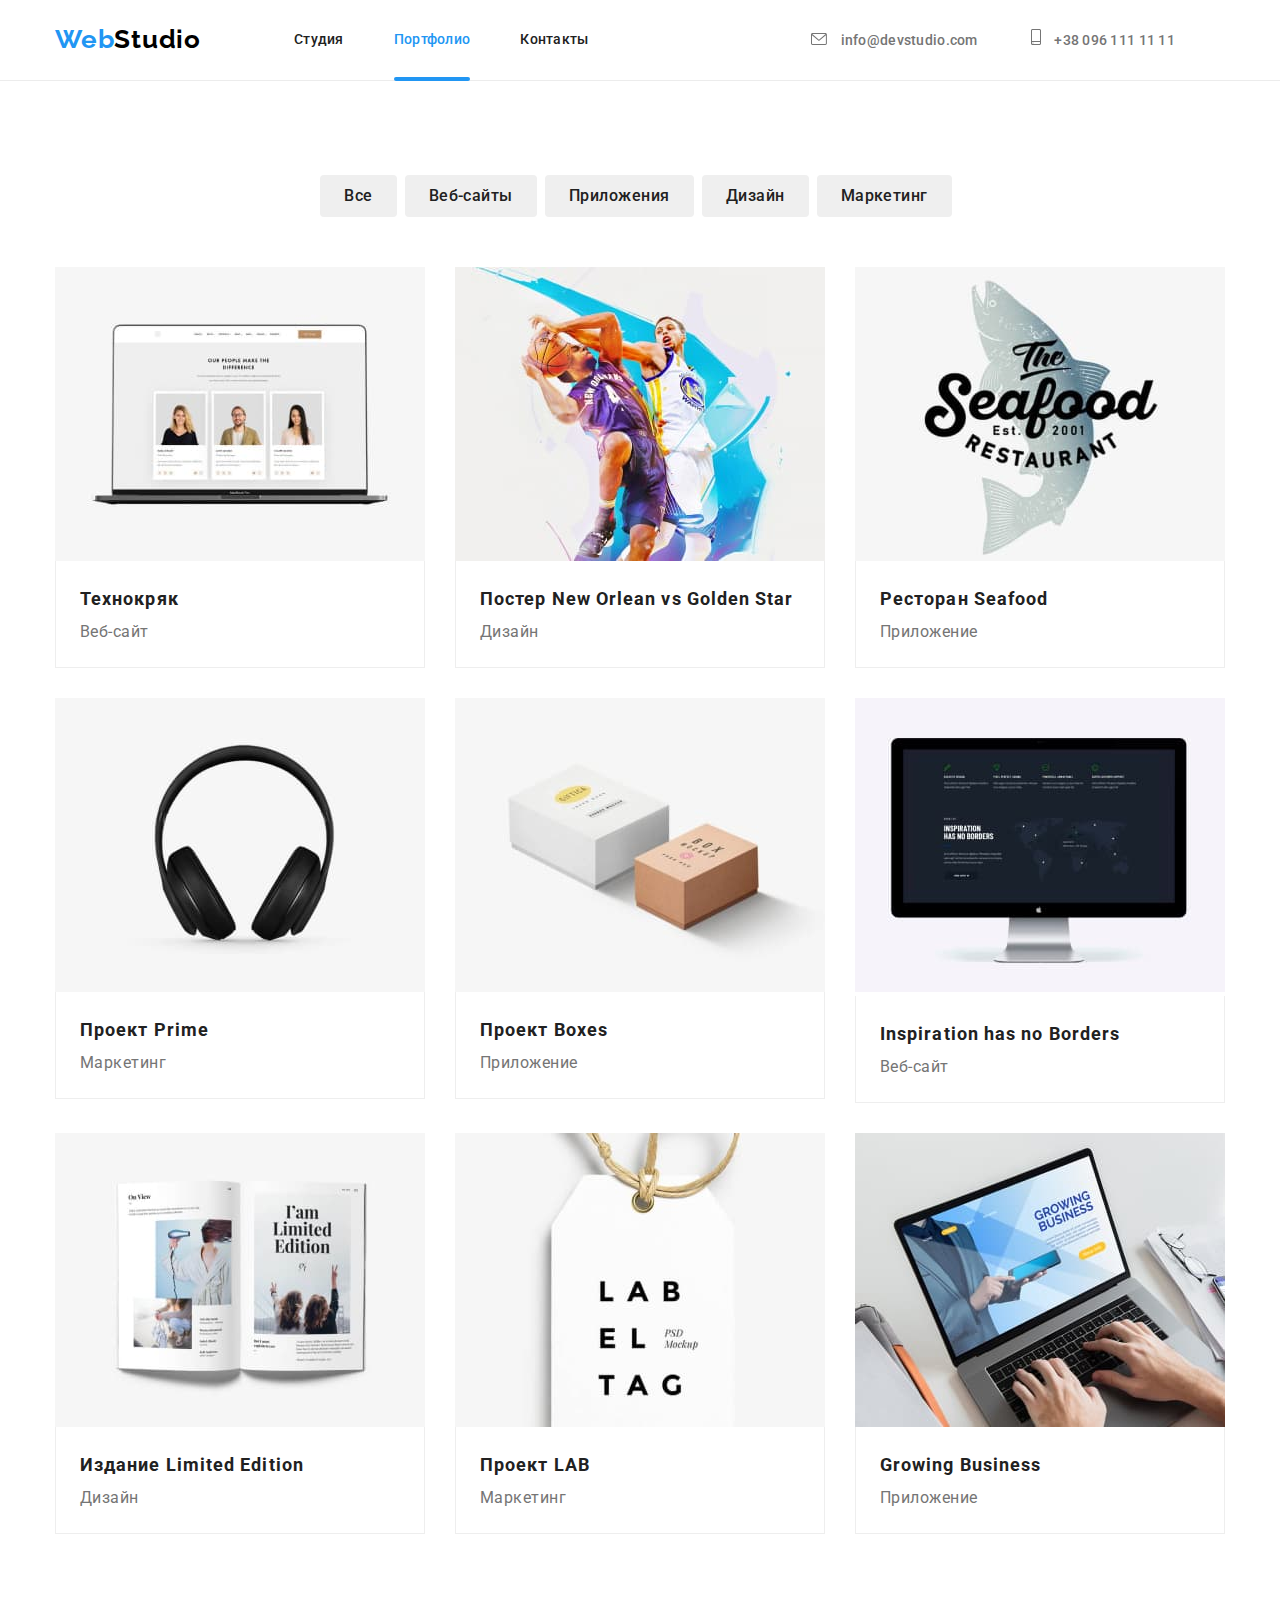
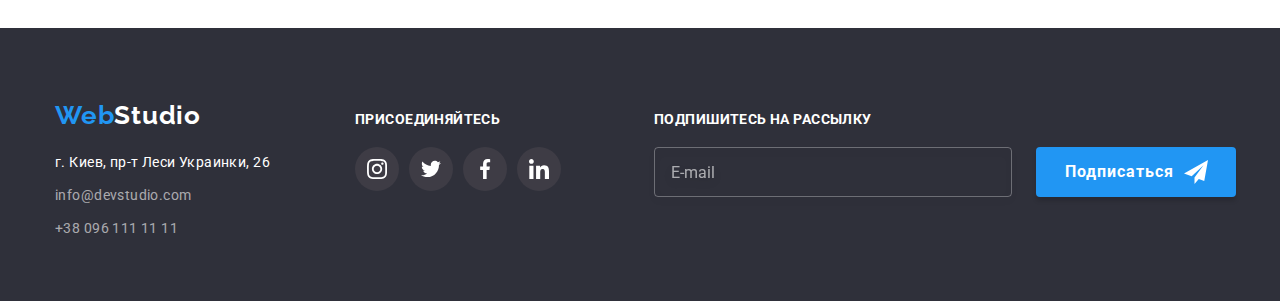
==== portfolio.html @ defd3571 "structure scss" ====
<!DOCTYPE html>
<html lang="ru">
  <head>
    <meta charset="UTF-8" />
    <meta http-equiv="X-UA-Compatible" content="IE=edge" />
    <meta name="viewport" content="width=device-width, initial-scale=1.0" />
    <title>Document</title>
    <link rel="preconnect" href="https://fonts.gstatic.com" />
    <link
      href="https://fonts.googleapis.com/css2?family=Raleway:wght@700&family=Roboto:wght@400;500;700;900&display=swap"
      rel="stylesheet"
    />
    <link
      rel="stylesheet"
      href="https://cdnjs.cloudflare.com/ajax/libs/modern-normalize/1.1.0/modern-normalize.min.css"
    />
    <link rel="stylesheet" href="./css/main.min.css" />
  </head>

  <body>
    <header class="header portfolio-header">
      <div class="container main-nav">
        <nav class="navigation">
          <a class="logo" href="/index.html">
            <span class="logo-style">Web</span><span>Studio</span>
          </a>
          <ul class="nav-menu list">
            <li class="menu-item-list">
              <a class="menu-link" href="/">Студия</a>
            </li>
            <li class="menu-item-list">
              <a class="menu-link primary" href="./portfolio.html">Портфолио</a>
            </li>
            <li class="menu-item-list">
              <a class="menu-link" href="/">Контакты</a>
            </li>
          </ul>
        </nav>
        <div class="company-link">
          <address>
            <a class="email-link" href="mailto:info@devstudio.com">
              <svg class="navigate-icon" width="16" height="12">
                <use href="./images/icons.svg/sprite.svg#icon-envelope"></use>
              </svg>
              info@devstudio.com
            </a>
            <a class="email-link" href="tel:+380961111111">
              <svg class="navigate-icon" width="10" height="16">
                <use href="./images/icons.svg/sprite.svg#icon-smartphone"></use>
              </svg>
              +38 096 111 11 11
            </a>
          </address>
        </div>
      </div>
    </header>

    <main>
      <!--Main section-->
      <section class="portfolio">
        <div class="container">
          <h1 hidden>Портфолио</h1>
          <ul class="button-list">
            <li>
              <button class="button-type list" type="button">Все</button>
            </li>
            <li>
              <button class="button-type list" type="button">Веб-сайты</button>
            </li>
            <li>
              <button class="button-type list" type="button">Приложения</button>
            </li>
            <li>
              <button class="button-type list" type="button">Дизайн</button>
            </li>
            <li>
              <button class="button-type list" type="button">Маркетинг</button>
            </li>
          </ul>
          <div class="service-box">
            <ul class="service-galery">
              <li class="section-service">
                <div class="overlay">
                  <img
                    class="icon"
                    src="./images/portfolio-jpg/web-site.jpg"
                    alt="ноутбук с визуализацией"
                  />
                  <p class="hover-bgdrop">
                    Технокряк это современная площадка распространения
                    коронавируса. Компании используют эту платформу для
                    цифрового шпионажа и атак на защищённые сервера конкурентов.
                  </p>
                </div>
                <div class="portfolio-tittle">
                  <h2 class="title-service">Технокряк</h2>
                  <p class="service">Веб-сайт</p>
                </div>
              </li>
              <li class="section-service">
                <div class="overlay">
                  <img
                    class="icon"
                    src="./images/portfolio-jpg/design.jpg"
                    alt="графическая иллюстрация"
                  />
                  <p class="hover-bgdrop">
                    Технокряк это современная площадка распространения
                    коронавируса. Компании используют эту платформу для
                    цифрового шпионажа и атак на защищённые сервера конкурентов.
                  </p>
                </div>
                <div class="portfolio-tittle">
                  <h2 class="title-service">
                    Постер New Orlean vs Golden Star
                  </h2>
                  <p class="service">Дизайн</p>
                </div>
              </li>
              <li class="section-service">
                <div class="overlay">
                  <img
                    class="icon"
                    src="./images/portfolio-jpg/app.jpg"
                    alt="логотип бренда"
                  />
                  <p class="hover-bgdrop">
                    Технокряк это современная площадка распространения
                    коронавируса. Компании используют эту платформу для
                    цифрового шпионажа и атак на защищённые сервера конкурентов.
                  </p>
                </div>
                <div class="portfolio-tittle">
                  <h2 class="title-service">Ресторан Seafood</h2>
                  <p class="service">Приложение</p>
                </div>
              </li>
              <li class="section-service">
                <div class="overlay">
                  <img
                    class="icon"
                    src="./images/portfolio-jpg/marketing.jpg"
                    alt="наушники"
                  />
                  <p class="hover-bgdrop">
                    Технокряк это современная площадка распространения
                    коронавируса. Компании используют эту платформу для
                    цифрового шпионажа и атак на защищённые сервера конкурентов.
                  </p>
                </div>
                <div class="portfolio-tittle">
                  <h2 class="title-service">Проект Prime</h2>
                  <p class="service">Маркетинг</p>
                </div>
              </li>
              <li class="section-service">
                <div class="overlay">
                  <img
                    class="icon"
                    src="./images/portfolio-jpg/app-box.jpg"
                    alt="приложение коробок "
                  />
                  <p class="hover-bgdrop">
                    Технокряк это современная площадка распространения
                    коронавируса. Компании используют эту платформу для
                    цифрового шпионажа и атак на защищённые сервера конкурентов.
                  </p>
                </div>
                <div class="portfolio-tittle">
                  <h2 class="title-service">Проект Boxes</h2>
                  <p class="service">Приложение</p>
                </div>
              </li>
              <li class="section-service">
                <div class="overlay">
                  <img src="./images/portfolio-jpg/monitor.jpg" alt="монитор" />
                  <p class="hover-bgdrop">
                    Технокряк это современная площадка распространения
                    коронавируса. Компании используют эту платформу для
                    цифрового шпионажа и атак на защищённые сервера конкурентов.
                  </p>
                </div>
                <div class="portfolio-tittle">
                  <h2 class="title-service" lang="en">
                    Inspiration has no Borders
                  </h2>
                  <p class="service">Веб-сайт</p>
                </div>
              </li>
              <li class="section-service">
                <div class="overlay">
                  <img
                    class="icon"
                    src="./images/portfolio-jpg/design-magazine.jpg"
                    alt="журнал"
                  />
                  <p class="hover-bgdrop">
                    Технокряк это современная площадка распространения
                    коронавируса. Компании используют эту платформу для
                    цифрового шпионажа и атак на защищённые сервера конкурентов.
                  </p>
                </div>
                <div class="portfolio-tittle">
                  <h2 class="title-service">Издание Limited Edition</h2>
                  <p class="service">Дизайн</p>
                </div>
              </li>
              <li class="section-service">
                <div class="overlay">
                  <img
                    class="icon"
                    src="./images/portfolio-jpg/lab.jpg"
                    alt="бирка"
                  />
                  <p class="hover-bgdrop">
                    Технокряк это современная площадка распространения
                    коронавируса. Компании используют эту платформу для
                    цифрового шпионажа и атак на защищённые сервера конкурентов.
                  </p>
                </div>
                <div class="portfolio-tittle">
                  <h2 class="title-service">Проект LAB</h2>
                  <p class="service">Маркетинг</p>
                </div>
              </li>
              <li class="section-service">
                <div class="overlay">
                  <img
                    class="icon"
                    src="./images/portfolio-jpg/laptop.jpg"
                    alt="ноутбук"
                  />
                  <p class="hover-bgdrop">
                    Технокряк это современная площадка распространения
                    коронавируса. Компании используют эту платформу для
                    цифрового шпионажа и атак на защищённые сервера конкурентов.
                  </p>
                </div>
                <div class="portfolio-tittle">
                  <h2 class="title-service" lang="en">Growing Business</h2>
                  <p class="service">Приложение</p>
                </div>
              </li>
            </ul>
          </div>
        </div>
      </section>
    </main>

    <!--Address-->
    <footer class="footer">
      <div class="footer-box container">
        <div class="contacts">
          <address class="address">
            <a class="logo-footer" href="/"
              ><span class="logo-style">Web</span><span>Studio</span></a
            >
            <ul class="list-footer list">
              <li class="address-link link">г. Киев, пр-т Леси Украинки, 26</li>
              <li class="contacts-link link">
                <a class="link" href="mailto:info@devstudio.com"
                  >info@devstudio.com</a
                >
              </li>
              <li class="contacts-link link">
                <a class="link" href="tel:+380961111111">+38 096 111 11 11</a>
              </li>
            </ul>
          </address>
        </div>
        <div class="social-box">
          <h2 class="title-footer">присоединяйтесь</h2>
          <ul class="social-navigate list">
            <li class="application">
              <a class="icon-social" href="">
                <svg class="social-list" width="20" height="20">
                  <use
                    href="./images/icons.svg/sprite.svg#icon-instagram"
                  ></use>
                </svg>
              </a>
            </li>
            <li class="application">
              <a class="icon-social" href="">
                <svg class="social-list" width="20" height="20">
                  <use href="./images/icons.svg/sprite.svg#icon-twitter"></use>
                </svg>
              </a>
            </li>
            <li class="application">
              <a class="icon-social" href="">
                <svg class="social-list" width="20" height="20">
                  <use href="./images/icons.svg/sprite.svg#icon-facebook"></use>
                </svg>
              </a>
            </li>
            <li class="application">
              <a class="icon-social" href="">
                <svg class="social-list" width="20" height="20">
                  <use href="./images/icons.svg/sprite.svg#icon-linkedin"></use>
                </svg>
              </a>
            </li>
          </ul>
        </div>
        <div class="footer-form-container">
          <p class="follower">Подпишитесь на рассылку</p>
          <form action="#">
            <div class="footer-form-label">
              <label class="footer-form">
                <input type="text" class="email-send" placeholder="E-mail" />
              </label>
              <button class="follow-btn" type="submit">
                Подписаться
                <svg class="svg-send">
                  <use href="./images/icons.svg/sprite.svg#icon-send"></use>
                </svg>
              </button>
            </div>
          </form>
        </div>
      </div>
    </footer>
  </body>
</html>
---- css/main.min.css ----
.container{width:1200px;padding-right:15px;padding-left:15px;margin-right:auto;margin-left:auto}html{box-sizing:border-box}*,*::before,*::after{box-sizing:inherit}h1,h2,h3,h4,h5,h6,p{margin-top:0;margin-bottom:0}ul,ol{margin-top:0;margin-bottom:0;padding-left:0}body{font-family:"Roboto", sans-serif;color:var(--main-text-color);background:#ffffff;outline:blueviolet}.list{list-style:none}.visually-hidden{position:absolute !important;clip:rect(1px 1px 1px 1px);clip:rect(1px, 1px, 1px, 1px);padding:0 !important;border:0 !important;height:1px !important;width:1px !important;overflow:hidden}:root{--hero-background-color: #2f303a;--main-text-color: #757575;--future-title: #212121;--back-button-focus-hover: #2196f3;--team-backgroung: #f5f4fa;--accent-color-focus: #2196f3;--social-link: #afb1b8;--animation-hover: 250ms cubic-bezier(0.4, 0, 0.2, 1);--footer-tittle-color: #ffffff}.close-menu{position:absolute;width:30px;height:30px;top:8px;right:8px;background:#ffffff;border:1px solid rgba(0,0,0,0.1);box-sizing:border-box;border-radius:50%;transition:fill var(--animation-hover)}.close-menu:hover{fill:var(--accent-color-focus)}.logo{margin-right:93px;padding-top:24px;padding-bottom:25px;font-family:"Raleway", sans-serif;font-weight:bold;font-size:26px;line-height:1.19;letter-spacing:0.03em;text-decoration:none;color:black}.logo-style{color:#2196f3}.logo-style{color:#2196f3}.logo-footer{display:block;margin-bottom:20px;margin-left:0;margin-right:auto;width:145px;height:31px;font-family:Raleway;font-style:normal;font-weight:bold;font-size:26px;line-height:1.19;letter-spacing:0.03em;text-decoration:none;color:#ffffff}.form-button{display:block;margin:0 auto;width:200px;height:50px;left:700px;top:712px;font-weight:bold;font-size:16px;line-height:30px;color:#ffffff;background:#2196f3;box-shadow:0px 4px 4px rgba(0,0,0,0.15);border-radius:4px;border-color:transparent}.main-button{display:inline-block;border-radius:4px;padding:10px 32px;border:1px solid transparent;font-family:inherit;width:200px;height:50px;left:700px;top:430px;cursor:pointer;font-weight:bold;font-size:16px;line-height:1.87;background:var(--back-button-focus-hover);color:#ffffff}.team-social{display:flex;justify-content:center;align-items:center;width:44px;height:44px;border-radius:50%}.team-link{display:flex;justify-content:center;width:206px;height:44px;padding:0}.application-team{display:flex;justify-content:center;align-items:center;border-radius:50%;width:44px;height:44px;fill:var(--social-link);transition:background-color 250ms cubic-bezier(0.4, 0, 0.2, 1),fill 250ms cubic-bezier(0.4, 0, 0.2, 1)}.team-link>.team-social:not(:last-child){margin-right:10px}.application-team:hover,.application-team:focus,.application-team:hover .socisl-list,.application-team:focus .socisl-list{background-color:var(--accent-color-focus);fill:#ffffff}.social-navigate{display:flex;margin:0;padding:0;text-decoration:none}.social-box{width:206px;height:80px;left:516px;top:2751px;margin:0}.social-navigate>.application:not(:last-child){margin-right:10px}.icon-social{display:flex;justify-content:center;align-items:center;background-color:rgba(199,171,171,0.1);border-radius:50%;width:44px;height:44px;fill:#ffffff;transition:background-color 250ms cubic-bezier(0.4, 0, 0.2, 1)}.application{border-radius:50%}.icon-social:hover,.icon-social:focus,.icon-social:hover .social-list,.icon-social:focus .socisl-list{background-color:var(--accent-color-focus)}.button-list{display:flex;margin-right:auto;margin-left:auto;margin-top:0;margin-bottom:0;padding-left:0;margin-bottom:50px;justify-content:center;text-align:center;list-style:none}.button-type:hover,.button-type:focus{background:#2196f3;color:#ffffff;box-shadow:0px 3px 1px rgba(0,0,0,0.1),0px 1px 2px rgba(0,0,0,0.08),0px 2px 2px rgba(0,0,0,0.12);cursor:pointer}.button-type{display:inline-block;border-color:transparent;border-radius:4px;margin-right:8px;padding-top:6px;padding-bottom:6px;padding-right:22px;padding-left:22px;left:734px;top:180px;font-weight:500;font-size:16px;line-height:26px;text-align:center;letter-spacing:0.03em;transition:background-color 250ms cubic-bezier(0.4, 0, 0.2, 1);color:#212121}.header{display:flex;align-items:center;justify-content:space-between}.navigation{display:flex;align-items:center}.nav-menu{display:flex;align-items:center;margin-top:0;margin-bottom:0;padding-left:0}.nav-menu>.menu-item-list:not(:last-child){margin-right:50px}.menu-link{display:block;padding-top:32px;padding-bottom:32px}.menu-link{font-weight:500;font-size:14px;line-height:1.14;letter-spacing:0.02em;color:var(--future-title);text-decoration:none}.menu-link.primary{color:var(--back-button-focus-hover)}.menu-link:hover,.menu-link:focus{color:#2196f3}.main-nav{display:flex;align-items:center}.company-link{display:block;margin-left:auto}.nav-contacts{margin:0px auto}.email-link{font-style:normal;font-weight:500;font-size:14px;line-height:1.4;letter-spacing:0.02em;color:#757575;text-decoration:none;margin-right:50px;transition:color 250ms cubic-bezier(0.4, 0, 0.2, 1),fill 250ms cubic-bezier(0.4, 0, 0.2, 1)}.hed-nav{display:flex}.tel-link{font-style:normal;font-weight:500;font-size:14px;line-height:1.4;letter-spacing:0.02em;color:#757575;text-decoration:none}.navigate-icon{margin-right:10px;fill:var(--main-text-color)}.email-link:hover,.email-link:focus,.email-link:hover .navigate-icon,.email-link:focus .navigate-icon{color:var(--accent-color-focus);fill:var(--accent-color-focus)}.menu-item-list{position:relative}.menu-item-list .primary::after{display:block;position:absolute;content:"";width:100%;height:4px;bottom:-1px;background:var(--accent-color-focus);border-radius:2px}.hero{background-image:linear-gradient(rgba(47,48,58,0.4), rgba(47,48,58,0.4)),url(../images/hero.jpg);background-repeat:no-repeat;text-align:center;background-position:center;padding-bottom:200px;padding-top:200px;text-align:center;background-color:var(--hero-background-color)}.main-title{margin-top:0;margin-right:auto;margin-left:auto;margin-bottom:30px;width:696px;height:120px;font-weight:900;font-size:44px;line-height:60px;letter-spacing:0.06em;text-transform:uppercase;color:#ffffff}.section{padding-top:94px;padding-bottom:47px}.future-list{display:flex;justify-content:center;padding-left:0;margin-top:0;margin-bottom:0;text-decoration:none;padding-left:0}.future-list .list>.item{flex-basis:calc 100%/4 -30px;margin-right:30px}.item{width:270px;font-size:14px;line-height:24px;letter-spacing:0.03em}.future-list>.item:not(:last-child){margin-right:30px}.future-list-title{margin-bottom:10px;font-weight:bold;font-size:14px;line-height:1.14;letter-spacing:0.03em;text-transform:uppercase;color:var(--future-title)}.text-task{font-weight:normal;font-size:14px;line-height:1.71;letter-spacing:0.03em;color:var(--main-text-color)}.future-box{width:270px;height:120px;left:215px;top:774px;margin-bottom:30px;background:#f5f4fa;border-radius:4px;padding-right:100px;padding-left:100px;padding-top:25px;padding-bottom:25px}.section-technology{padding-top:47px;padding-bottom:94px}.title{margin-top:0;margin-bottom:50px;font-weight:bold;font-size:36px;line-height:42px;text-align:center;letter-spacing:0.03em;color:var(--future-title)}.icon-section-list{display:flex;padding-left:0}.icon-section-list{text-decoration:none}.icon-section-list>.icon-galery:not(:last-child){margin-right:30px}.icon-galery{position:relative}.tittle-img{position:absolute;width:370px;height:70px;background:rgba(47,48,58,0.8);bottom:0;left:0;padding-top:27px;padding-bottom:27px;text-align:center}.tittle-bg{font-weight:bold;font-size:14px;line-height:16px;text-align:center;letter-spacing:0.03em;text-transform:uppercase;margin-top:0;margin-bottom:0;color:#ffffff}.section-team{padding-bottom:94px;margin-left:auto;margin-right:auto;padding-top:94px;background:var(--team-backgroung)}.title-team{margin-top:0;margin-bottom:50px;font-weight:bold;font-size:36px;line-height:1.16;text-align:center;letter-spacing:0.03em;color:var(--future-title)}.paragraph{padding-top:30px;padding-bottom:30px;padding-right:32px;padding-left:32px}.team-name{font-weight:500;font-size:16px;line-height:1.18;letter-spacing:0.03em;color:var(--future-title);margin-top:0;margin-bottom:10px;font-family:Roboto;font-style:normal}.profession{font-size:16px;line-height:19px;margin-top:0;margin-bottom:16px;color:var(--main-text-color)}.list-team{display:flex;justify-content:center;margin-top:0;margin-bottom:0;margin-right:0;margin-left:0;padding-left:0;text-decoration:none}.list-team>.container-team:not(:last-child){margin-right:30px}.img{display:block}.container-team{background:#ffffff;text-align:center;box-shadow:0px 1px 3px rgba(0,0,0,0.12),0px 1px 1px rgba(0,0,0,0.14),0px 2px 1px rgba(0,0,0,0.2);border-radius:0px 0px 4px 4px}.client-page{display:flex;align-items:center;justify-content:center;width:170px;height:92px;left:215px;top:2493px;border:1px solid #afb1b8;box-sizing:border-box;border-radius:4px;fill:var(--social-link);transition:fill 250ms cubic-bezier(0.4, 0, 0.2, 1),border 250ms cubic-bezier(0.4, 0, 0.2, 1)}.logo-company{padding-top:94px;padding-bottom:94px}.title-companys{margin-top:0;font-size:36px;line-height:42px;text-align:center;letter-spacing:0.03em;color:var(--future-title)}.box-logo{display:flex;justify-content:center;margin:0;padding:0}.box-logo>.list-client:not(:last-child){margin-right:30px}.client-page:hover,.client-page:focus{border:1px solid var(--accent-color-focus)}.client-page:hover,.client-page:focus,.client-page:hover .icon-company,.client-page:focus .icon-company{fill:var(--accent-color-focus)}.list-client{display:flex;align-items:center;fill:#afb1b8}.footer{padding-right:15px;padding-left:15px;padding-top:72px;margin-right:auto;margin-left:auto;background-color:var(--hero-background-color)}.address{margin-bottom:60px}.address-link .link{display:block;font-style:normal;font-weight:normal;font-size:14px;line-height:1.71;text-decoration:none;letter-spacing:0.03em}.list-footer{display:block;width:230px;margin:0;padding-left:0}.contacts-link:hover,.contacts-link:focus{color:var(--back-button-focus-hover)}.list-footer>.link:not(:last-child){margin-bottom:9px}.link{text-decoration:none;list-style:none;font-style:normal;font-weight:normal;font-size:14px;line-height:1.71;letter-spacing:0.03em;color:rgba(255,255,255,0.6)}.list-footer>.address-link{color:#ffffff}.contacts{margin-right:70px}.footer-box{display:flex;align-items:baseline}.title-footer{margin-bottom:20px;margin-top:0;padding:0;font-size:14px;line-height:16px;letter-spacing:0.03em;text-transform:uppercase;color:#ffffff}.footer-form-container{display:inline-block;margin-left:93px;margin-bottom:94px}.follower{width:219px;height:16px;left:815px;top:2751px;margin:0;margin-bottom:20px;font-weight:bold;font-size:14px;line-height:16px;letter-spacing:0.03em;text-transform:uppercase;color:var(--footer-tittle-color)}.email-send{width:358px;height:50px;left:815px;top:2787px;padding-left:16px;margin-right:12px;border:1px solid rgba(255,255,255,0.3);filter:drop-shadow(0px 4px 4px rgba(0,0,0,0.15));border-radius:4px;background-color:transparent;cursor:pointer;outline:none;transition:border-color var(--animation-hover)}.email-send:hover,.email-send:focus{border-color:var(--accent-color-focus)}.email-send::placeholder{font-size:16px;line-height:1.25;color:rgba(255,255,255,0.6)}.follow-btn{display:flex;justify-content:center;align-items:center;cursor:pointer;margin-left:12px;width:200px;height:50px;left:1185px;top:2787px;padding:10px 28px 10px 29px;font-weight:700;font-size:16px;line-height:1.88;letter-spacing:0.06em;cursor:pointer;color:var(--footer-tittle-color);border-color:var(--accent-color-focus);background-color:var(--accent-color-focus);box-shadow:0px 4px 4px rgba(0,0,0,0.15);border-radius:4px;border:transparent}.svg-send{display:inline-block;content:"";margin-left:10px;width:24px;height:24px;fill:var(--footer-tittle-color)}.footer-form-label{display:inline-flex;align-items:center}.backdrop{position:fixed;width:100%;height:100%;left:0px;top:0px;background:rgba(0,0,0,0.2)}.backdrop.is-hidden{opacity:0;pointer-events:none}.modal{position:absolute;top:50%;left:50%;padding-top:40px;padding-left:41px;padding-right:39px;transform:translate(-50%, -50%);width:528px;height:581px;background:#ffffff;box-shadow:0px 1px 3px rgba(0,0,0,0.12),0px 1px 1px rgba(0,0,0,0.14),0px 2px 1px rgba(0,0,0,0.2);border-radius:4px}.contact-form{width:448px;height:40px;left:576px;top:314px;margin-bottom:28px;padding-left:42px;border:1px solid rgba(33,33,33,0.2);box-sizing:border-box;border-radius:4px;cursor:pointer;transition:border-color var(--animation-hover)}.contact-form:hover,.contact-form:focus{outline:none;border-color:var(--accent-color-focus)}.tittle-modal{display:block;margin:0 auto;width:448px;height:23px;left:576px;top:261px;margin-bottom:12px;font-weight:bold;font-size:20px;line-height:23px;text-align:center;letter-spacing:0.03em;color:#212121}.tittle-place{margin-bottom:4px;font-size:12px;line-height:14px;letter-spacing:0.01em;color:#757575}.modal-list{display:block;position:relative;height:40px;width:448px;margin:0 auto;margin-bottom:10px}.modal-svg{position:absolute;width:15px;height:12px;top:50%;left:15px;transform:translateY(-50%);transition:fill var(--animation-hover)}.contact-form:focus+.modal-svg{fill:var(--accent-color-focus)}.coments{display:block;width:448px;height:120px;left:576px;top:518px;padding:12px 16px;margin-bottom:20px;resize:none;font-size:14px;line-height:16px;letter-spacing:0.01em;color:rgba(117,117,117,0.5);border:1px solid rgba(33,33,33,0.2);box-sizing:border-box;border-radius:4px;transition:border-color var(--animation-hover)}.coments:focus,.coments:hover{outline:none;border-color:var(--accent-color-focus)}.modal-form-field::before{content:"";display:block;width:16px;height:15px;cursor:pointer;border-radius:2px;border:2px solid var(--future-title);margin-right:8px}.modal-form-field{display:flex;align-items:center;justify-content:center;margin-top:20px;margin-bottom:30px;font-size:14px;line-height:1.71;letter-spacing:0.03em;color:#757575}.checkbox:checked+.modal-form-field::before{background-color:var(--accent-color-focus);background-image:url(../images/icons.svg/done.svg);background-repeat:no-repeat;background-position:center;border-color:transparent}.accept-link{color:var(--accent-color-focus);text-decoration:underline}.visually-hidden{position:absolute;width:1px;height:1px;border:0;padding:0}.portfolio{padding-top:94px;padding-bottom:94px}.service-galery{display:flex;flex-wrap:wrap;margin-right:-30px;margin-bottom:-30px;margin-top:0;padding-left:0}.service-galery .section-service{flex-basis:calc(100% / 3 -30px);margin-right:30px;margin-bottom:30px}.section-service:hover,.section-service:focus{box-shadow:0px 1px 1px rgba(0,0,0,0.12),0px 4px 4px rgba(0,0,0,0.06),1px 4px 6px rgba(0,0,0,0.16)}.portfolio-tittle{padding-right:24px;padding-left:24px;padding-top:20px;padding-bottom:20px;border-right:1px solid #eeeeee;border-bottom:1px solid #eeeeee;border-left:1px solid #eeeeee}.title-service{margin:0;font-weight:bold;font-size:18px;line-height:36px;letter-spacing:0.06em;color:#212121;color:var(--future-title)}.icon{display:block}.overlay{position:relative;overflow:hidden}.hover-bgdrop{position:absolute;top:0;left:0;padding:63px 24px;margin:0;width:100%;height:100%;font-size:18px;line-height:28px;letter-spacing:0.03em;background:rgba(33,150,243,0.9);color:#ffffff;transform:translateY(100%)}.overlay:hover .hover-bgdrop,.overlay:focus .hover-bgdrop{position:absolute;transform:translateY(0%);transition:transform 250ms cubic-bezier(0.4, 0, 0.2, 1)}.service{margin-top:0;margin-bottom:0;font-weight:normal;font-size:16px;line-height:1.87;letter-spacing:0.03em;color:var(--main-text-color)}.section-service{list-style:none;width:370px}.portfolio-header{border-bottom:1px solid #ececec}
/*# sourceMappingURL=main.min.css.map */
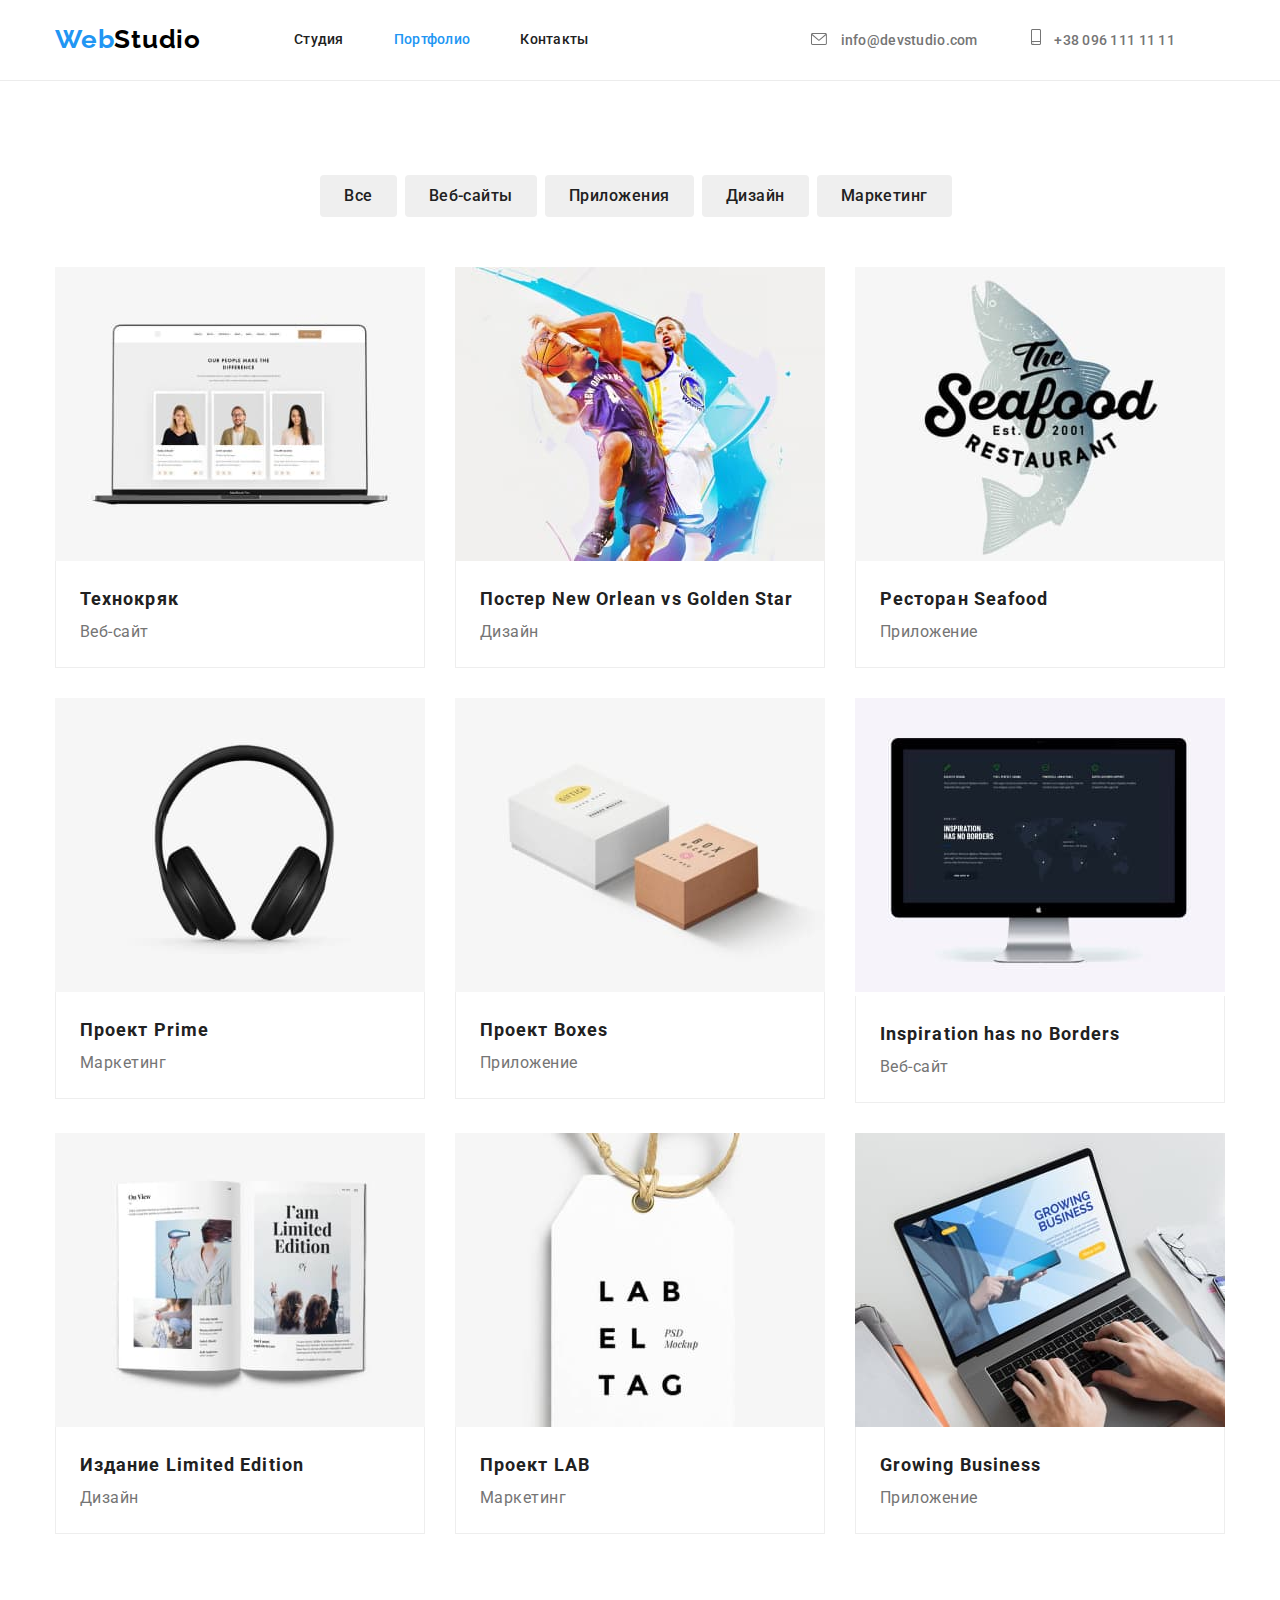
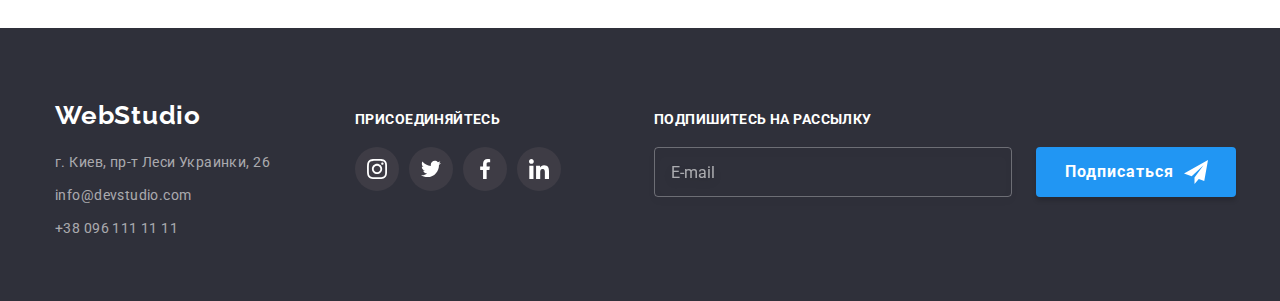
==== commit 9d9c2261: "bem-three-sections" ====
--- a/portfolio.html
+++ b/portfolio.html
@@ -22,30 +22,32 @@
       <div class="container main-nav">
         <nav class="navigation">
           <a class="logo" href="/index.html">
-            <span class="logo-style">Web</span><span>Studio</span>
+            <span class="header__logo">Web</span><span>Studio</span>
           </a>
-          <ul class="nav-menu list">
-            <li class="menu-item-list">
-              <a class="menu-link" href="/">Студия</a>
-            </li>
-            <li class="menu-item-list">
-              <a class="menu-link primary" href="./portfolio.html">Портфолио</a>
-            </li>
-            <li class="menu-item-list">
-              <a class="menu-link" href="/">Контакты</a>
+          <ul class="navigation__menu list">
+            <li class="menu__item-list">
+              <a class="menu__link" href="/">Студия</a>
+            </li>
+            <li class="menu__item-list">
+              <a class="menu__link primary" href="./portfolio.html"
+                >Портфолио</a
+              >
+            </li>
+            <li class="menu__item-list">
+              <a class="menu__link" href="/">Контакты</a>
             </li>
           </ul>
         </nav>
         <div class="company-link">
           <address>
-            <a class="email-link" href="mailto:info@devstudio.com">
-              <svg class="navigate-icon" width="16" height="12">
+            <a class="email" href="mailto:info@devstudio.com">
+              <svg class="email__icon" width="16" height="12">
                 <use href="./images/icons.svg/sprite.svg#icon-envelope"></use>
               </svg>
               info@devstudio.com
             </a>
-            <a class="email-link" href="tel:+380961111111">
-              <svg class="navigate-icon" width="10" height="16">
+            <a class="email" href="tel:+380961111111">
+              <svg class="email__icon" width="10" height="16">
                 <use href="./images/icons.svg/sprite.svg#icon-smartphone"></use>
               </svg>
               +38 096 111 11 11
--- a/css/main.min.css
+++ b/css/main.min.css
@@ -1,2 +1,2 @@
-.container{width:1200px;padding-right:15px;padding-left:15px;margin-right:auto;margin-left:auto}html{box-sizing:border-box}*,*::before,*::after{box-sizing:inherit}h1,h2,h3,h4,h5,h6,p{margin-top:0;margin-bottom:0}ul,ol{margin-top:0;margin-bottom:0;padding-left:0}body{font-family:"Roboto", sans-serif;color:var(--main-text-color);background:#ffffff;outline:blueviolet}.list{list-style:none}.visually-hidden{position:absolute !important;clip:rect(1px 1px 1px 1px);clip:rect(1px, 1px, 1px, 1px);padding:0 !important;border:0 !important;height:1px !important;width:1px !important;overflow:hidden}:root{--hero-background-color: #2f303a;--main-text-color: #757575;--future-title: #212121;--back-button-focus-hover: #2196f3;--team-backgroung: #f5f4fa;--accent-color-focus: #2196f3;--social-link: #afb1b8;--animation-hover: 250ms cubic-bezier(0.4, 0, 0.2, 1);--footer-tittle-color: #ffffff}.close-menu{position:absolute;width:30px;height:30px;top:8px;right:8px;background:#ffffff;border:1px solid rgba(0,0,0,0.1);box-sizing:border-box;border-radius:50%;transition:fill var(--animation-hover)}.close-menu:hover{fill:var(--accent-color-focus)}.logo{margin-right:93px;padding-top:24px;padding-bottom:25px;font-family:"Raleway", sans-serif;font-weight:bold;font-size:26px;line-height:1.19;letter-spacing:0.03em;text-decoration:none;color:black}.logo-style{color:#2196f3}.logo-style{color:#2196f3}.logo-footer{display:block;margin-bottom:20px;margin-left:0;margin-right:auto;width:145px;height:31px;font-family:Raleway;font-style:normal;font-weight:bold;font-size:26px;line-height:1.19;letter-spacing:0.03em;text-decoration:none;color:#ffffff}.form-button{display:block;margin:0 auto;width:200px;height:50px;left:700px;top:712px;font-weight:bold;font-size:16px;line-height:30px;color:#ffffff;background:#2196f3;box-shadow:0px 4px 4px rgba(0,0,0,0.15);border-radius:4px;border-color:transparent}.main-button{display:inline-block;border-radius:4px;padding:10px 32px;border:1px solid transparent;font-family:inherit;width:200px;height:50px;left:700px;top:430px;cursor:pointer;font-weight:bold;font-size:16px;line-height:1.87;background:var(--back-button-focus-hover);color:#ffffff}.team-social{display:flex;justify-content:center;align-items:center;width:44px;height:44px;border-radius:50%}.team-link{display:flex;justify-content:center;width:206px;height:44px;padding:0}.application-team{display:flex;justify-content:center;align-items:center;border-radius:50%;width:44px;height:44px;fill:var(--social-link);transition:background-color 250ms cubic-bezier(0.4, 0, 0.2, 1),fill 250ms cubic-bezier(0.4, 0, 0.2, 1)}.team-link>.team-social:not(:last-child){margin-right:10px}.application-team:hover,.application-team:focus,.application-team:hover .socisl-list,.application-team:focus .socisl-list{background-color:var(--accent-color-focus);fill:#ffffff}.social-navigate{display:flex;margin:0;padding:0;text-decoration:none}.social-box{width:206px;height:80px;left:516px;top:2751px;margin:0}.social-navigate>.application:not(:last-child){margin-right:10px}.icon-social{display:flex;justify-content:center;align-items:center;background-color:rgba(199,171,171,0.1);border-radius:50%;width:44px;height:44px;fill:#ffffff;transition:background-color 250ms cubic-bezier(0.4, 0, 0.2, 1)}.application{border-radius:50%}.icon-social:hover,.icon-social:focus,.icon-social:hover .social-list,.icon-social:focus .socisl-list{background-color:var(--accent-color-focus)}.button-list{display:flex;margin-right:auto;margin-left:auto;margin-top:0;margin-bottom:0;padding-left:0;margin-bottom:50px;justify-content:center;text-align:center;list-style:none}.button-type:hover,.button-type:focus{background:#2196f3;color:#ffffff;box-shadow:0px 3px 1px rgba(0,0,0,0.1),0px 1px 2px rgba(0,0,0,0.08),0px 2px 2px rgba(0,0,0,0.12);cursor:pointer}.button-type{display:inline-block;border-color:transparent;border-radius:4px;margin-right:8px;padding-top:6px;padding-bottom:6px;padding-right:22px;padding-left:22px;left:734px;top:180px;font-weight:500;font-size:16px;line-height:26px;text-align:center;letter-spacing:0.03em;transition:background-color 250ms cubic-bezier(0.4, 0, 0.2, 1);color:#212121}.header{display:flex;align-items:center;justify-content:space-between}.navigation{display:flex;align-items:center}.nav-menu{display:flex;align-items:center;margin-top:0;margin-bottom:0;padding-left:0}.nav-menu>.menu-item-list:not(:last-child){margin-right:50px}.menu-link{display:block;padding-top:32px;padding-bottom:32px}.menu-link{font-weight:500;font-size:14px;line-height:1.14;letter-spacing:0.02em;color:var(--future-title);text-decoration:none}.menu-link.primary{color:var(--back-button-focus-hover)}.menu-link:hover,.menu-link:focus{color:#2196f3}.main-nav{display:flex;align-items:center}.company-link{display:block;margin-left:auto}.nav-contacts{margin:0px auto}.email-link{font-style:normal;font-weight:500;font-size:14px;line-height:1.4;letter-spacing:0.02em;color:#757575;text-decoration:none;margin-right:50px;transition:color 250ms cubic-bezier(0.4, 0, 0.2, 1),fill 250ms cubic-bezier(0.4, 0, 0.2, 1)}.hed-nav{display:flex}.tel-link{font-style:normal;font-weight:500;font-size:14px;line-height:1.4;letter-spacing:0.02em;color:#757575;text-decoration:none}.navigate-icon{margin-right:10px;fill:var(--main-text-color)}.email-link:hover,.email-link:focus,.email-link:hover .navigate-icon,.email-link:focus .navigate-icon{color:var(--accent-color-focus);fill:var(--accent-color-focus)}.menu-item-list{position:relative}.menu-item-list .primary::after{display:block;position:absolute;content:"";width:100%;height:4px;bottom:-1px;background:var(--accent-color-focus);border-radius:2px}.hero{background-image:linear-gradient(rgba(47,48,58,0.4), rgba(47,48,58,0.4)),url(../images/hero.jpg);background-repeat:no-repeat;text-align:center;background-position:center;padding-bottom:200px;padding-top:200px;text-align:center;background-color:var(--hero-background-color)}.main-title{margin-top:0;margin-right:auto;margin-left:auto;margin-bottom:30px;width:696px;height:120px;font-weight:900;font-size:44px;line-height:60px;letter-spacing:0.06em;text-transform:uppercase;color:#ffffff}.section{padding-top:94px;padding-bottom:47px}.future-list{display:flex;justify-content:center;padding-left:0;margin-top:0;margin-bottom:0;text-decoration:none;padding-left:0}.future-list .list>.item{flex-basis:calc 100%/4 -30px;margin-right:30px}.item{width:270px;font-size:14px;line-height:24px;letter-spacing:0.03em}.future-list>.item:not(:last-child){margin-right:30px}.future-list-title{margin-bottom:10px;font-weight:bold;font-size:14px;line-height:1.14;letter-spacing:0.03em;text-transform:uppercase;color:var(--future-title)}.text-task{font-weight:normal;font-size:14px;line-height:1.71;letter-spacing:0.03em;color:var(--main-text-color)}.future-box{width:270px;height:120px;left:215px;top:774px;margin-bottom:30px;background:#f5f4fa;border-radius:4px;padding-right:100px;padding-left:100px;padding-top:25px;padding-bottom:25px}.section-technology{padding-top:47px;padding-bottom:94px}.title{margin-top:0;margin-bottom:50px;font-weight:bold;font-size:36px;line-height:42px;text-align:center;letter-spacing:0.03em;color:var(--future-title)}.icon-section-list{display:flex;padding-left:0}.icon-section-list{text-decoration:none}.icon-section-list>.icon-galery:not(:last-child){margin-right:30px}.icon-galery{position:relative}.tittle-img{position:absolute;width:370px;height:70px;background:rgba(47,48,58,0.8);bottom:0;left:0;padding-top:27px;padding-bottom:27px;text-align:center}.tittle-bg{font-weight:bold;font-size:14px;line-height:16px;text-align:center;letter-spacing:0.03em;text-transform:uppercase;margin-top:0;margin-bottom:0;color:#ffffff}.section-team{padding-bottom:94px;margin-left:auto;margin-right:auto;padding-top:94px;background:var(--team-backgroung)}.title-team{margin-top:0;margin-bottom:50px;font-weight:bold;font-size:36px;line-height:1.16;text-align:center;letter-spacing:0.03em;color:var(--future-title)}.paragraph{padding-top:30px;padding-bottom:30px;padding-right:32px;padding-left:32px}.team-name{font-weight:500;font-size:16px;line-height:1.18;letter-spacing:0.03em;color:var(--future-title);margin-top:0;margin-bottom:10px;font-family:Roboto;font-style:normal}.profession{font-size:16px;line-height:19px;margin-top:0;margin-bottom:16px;color:var(--main-text-color)}.list-team{display:flex;justify-content:center;margin-top:0;margin-bottom:0;margin-right:0;margin-left:0;padding-left:0;text-decoration:none}.list-team>.container-team:not(:last-child){margin-right:30px}.img{display:block}.container-team{background:#ffffff;text-align:center;box-shadow:0px 1px 3px rgba(0,0,0,0.12),0px 1px 1px rgba(0,0,0,0.14),0px 2px 1px rgba(0,0,0,0.2);border-radius:0px 0px 4px 4px}.client-page{display:flex;align-items:center;justify-content:center;width:170px;height:92px;left:215px;top:2493px;border:1px solid #afb1b8;box-sizing:border-box;border-radius:4px;fill:var(--social-link);transition:fill 250ms cubic-bezier(0.4, 0, 0.2, 1),border 250ms cubic-bezier(0.4, 0, 0.2, 1)}.logo-company{padding-top:94px;padding-bottom:94px}.title-companys{margin-top:0;font-size:36px;line-height:42px;text-align:center;letter-spacing:0.03em;color:var(--future-title)}.box-logo{display:flex;justify-content:center;margin:0;padding:0}.box-logo>.list-client:not(:last-child){margin-right:30px}.client-page:hover,.client-page:focus{border:1px solid var(--accent-color-focus)}.client-page:hover,.client-page:focus,.client-page:hover .icon-company,.client-page:focus .icon-company{fill:var(--accent-color-focus)}.list-client{display:flex;align-items:center;fill:#afb1b8}.footer{padding-right:15px;padding-left:15px;padding-top:72px;margin-right:auto;margin-left:auto;background-color:var(--hero-background-color)}.address{margin-bottom:60px}.address-link .link{display:block;font-style:normal;font-weight:normal;font-size:14px;line-height:1.71;text-decoration:none;letter-spacing:0.03em}.list-footer{display:block;width:230px;margin:0;padding-left:0}.contacts-link:hover,.contacts-link:focus{color:var(--back-button-focus-hover)}.list-footer>.link:not(:last-child){margin-bottom:9px}.link{text-decoration:none;list-style:none;font-style:normal;font-weight:normal;font-size:14px;line-height:1.71;letter-spacing:0.03em;color:rgba(255,255,255,0.6)}.list-footer>.address-link{color:#ffffff}.contacts{margin-right:70px}.footer-box{display:flex;align-items:baseline}.title-footer{margin-bottom:20px;margin-top:0;padding:0;font-size:14px;line-height:16px;letter-spacing:0.03em;text-transform:uppercase;color:#ffffff}.footer-form-container{display:inline-block;margin-left:93px;margin-bottom:94px}.follower{width:219px;height:16px;left:815px;top:2751px;margin:0;margin-bottom:20px;font-weight:bold;font-size:14px;line-height:16px;letter-spacing:0.03em;text-transform:uppercase;color:var(--footer-tittle-color)}.email-send{width:358px;height:50px;left:815px;top:2787px;padding-left:16px;margin-right:12px;border:1px solid rgba(255,255,255,0.3);filter:drop-shadow(0px 4px 4px rgba(0,0,0,0.15));border-radius:4px;background-color:transparent;cursor:pointer;outline:none;transition:border-color var(--animation-hover)}.email-send:hover,.email-send:focus{border-color:var(--accent-color-focus)}.email-send::placeholder{font-size:16px;line-height:1.25;color:rgba(255,255,255,0.6)}.follow-btn{display:flex;justify-content:center;align-items:center;cursor:pointer;margin-left:12px;width:200px;height:50px;left:1185px;top:2787px;padding:10px 28px 10px 29px;font-weight:700;font-size:16px;line-height:1.88;letter-spacing:0.06em;cursor:pointer;color:var(--footer-tittle-color);border-color:var(--accent-color-focus);background-color:var(--accent-color-focus);box-shadow:0px 4px 4px rgba(0,0,0,0.15);border-radius:4px;border:transparent}.svg-send{display:inline-block;content:"";margin-left:10px;width:24px;height:24px;fill:var(--footer-tittle-color)}.footer-form-label{display:inline-flex;align-items:center}.backdrop{position:fixed;width:100%;height:100%;left:0px;top:0px;background:rgba(0,0,0,0.2)}.backdrop.is-hidden{opacity:0;pointer-events:none}.modal{position:absolute;top:50%;left:50%;padding-top:40px;padding-left:41px;padding-right:39px;transform:translate(-50%, -50%);width:528px;height:581px;background:#ffffff;box-shadow:0px 1px 3px rgba(0,0,0,0.12),0px 1px 1px rgba(0,0,0,0.14),0px 2px 1px rgba(0,0,0,0.2);border-radius:4px}.contact-form{width:448px;height:40px;left:576px;top:314px;margin-bottom:28px;padding-left:42px;border:1px solid rgba(33,33,33,0.2);box-sizing:border-box;border-radius:4px;cursor:pointer;transition:border-color var(--animation-hover)}.contact-form:hover,.contact-form:focus{outline:none;border-color:var(--accent-color-focus)}.tittle-modal{display:block;margin:0 auto;width:448px;height:23px;left:576px;top:261px;margin-bottom:12px;font-weight:bold;font-size:20px;line-height:23px;text-align:center;letter-spacing:0.03em;color:#212121}.tittle-place{margin-bottom:4px;font-size:12px;line-height:14px;letter-spacing:0.01em;color:#757575}.modal-list{display:block;position:relative;height:40px;width:448px;margin:0 auto;margin-bottom:10px}.modal-svg{position:absolute;width:15px;height:12px;top:50%;left:15px;transform:translateY(-50%);transition:fill var(--animation-hover)}.contact-form:focus+.modal-svg{fill:var(--accent-color-focus)}.coments{display:block;width:448px;height:120px;left:576px;top:518px;padding:12px 16px;margin-bottom:20px;resize:none;font-size:14px;line-height:16px;letter-spacing:0.01em;color:rgba(117,117,117,0.5);border:1px solid rgba(33,33,33,0.2);box-sizing:border-box;border-radius:4px;transition:border-color var(--animation-hover)}.coments:focus,.coments:hover{outline:none;border-color:var(--accent-color-focus)}.modal-form-field::before{content:"";display:block;width:16px;height:15px;cursor:pointer;border-radius:2px;border:2px solid var(--future-title);margin-right:8px}.modal-form-field{display:flex;align-items:center;justify-content:center;margin-top:20px;margin-bottom:30px;font-size:14px;line-height:1.71;letter-spacing:0.03em;color:#757575}.checkbox:checked+.modal-form-field::before{background-color:var(--accent-color-focus);background-image:url(../images/icons.svg/done.svg);background-repeat:no-repeat;background-position:center;border-color:transparent}.accept-link{color:var(--accent-color-focus);text-decoration:underline}.visually-hidden{position:absolute;width:1px;height:1px;border:0;padding:0}.portfolio{padding-top:94px;padding-bottom:94px}.service-galery{display:flex;flex-wrap:wrap;margin-right:-30px;margin-bottom:-30px;margin-top:0;padding-left:0}.service-galery .section-service{flex-basis:calc(100% / 3 -30px);margin-right:30px;margin-bottom:30px}.section-service:hover,.section-service:focus{box-shadow:0px 1px 1px rgba(0,0,0,0.12),0px 4px 4px rgba(0,0,0,0.06),1px 4px 6px rgba(0,0,0,0.16)}.portfolio-tittle{padding-right:24px;padding-left:24px;padding-top:20px;padding-bottom:20px;border-right:1px solid #eeeeee;border-bottom:1px solid #eeeeee;border-left:1px solid #eeeeee}.title-service{margin:0;font-weight:bold;font-size:18px;line-height:36px;letter-spacing:0.06em;color:#212121;color:var(--future-title)}.icon{display:block}.overlay{position:relative;overflow:hidden}.hover-bgdrop{position:absolute;top:0;left:0;padding:63px 24px;margin:0;width:100%;height:100%;font-size:18px;line-height:28px;letter-spacing:0.03em;background:rgba(33,150,243,0.9);color:#ffffff;transform:translateY(100%)}.overlay:hover .hover-bgdrop,.overlay:focus .hover-bgdrop{position:absolute;transform:translateY(0%);transition:transform 250ms cubic-bezier(0.4, 0, 0.2, 1)}.service{margin-top:0;margin-bottom:0;font-weight:normal;font-size:16px;line-height:1.87;letter-spacing:0.03em;color:var(--main-text-color)}.section-service{list-style:none;width:370px}.portfolio-header{border-bottom:1px solid #ececec}
+.container{width:1200px;padding-right:15px;padding-left:15px;margin-right:auto;margin-left:auto}html{box-sizing:border-box}*,*::before,*::after{box-sizing:inherit}h1,h2,h3,h4,h5,h6,p{margin-top:0;margin-bottom:0}ul,ol{margin-top:0;margin-bottom:0;padding-left:0}body{font-family:"Roboto", sans-serif;color:var(--main-text-color);background:#ffffff;outline:blueviolet}.list{list-style:none}.visually-hidden{position:absolute !important;clip:rect(1px 1px 1px 1px);clip:rect(1px, 1px, 1px, 1px);padding:0 !important;border:0 !important;height:1px !important;width:1px !important;overflow:hidden}:root{--hero-background-color: #2f303a;--main-text-color: #757575;--future-title: #212121;--back-button-focus-hover: #2196f3;--team-backgroung: #f5f4fa;--accent-color-focus: #2196f3;--social-link: #afb1b8;--animation-hover: 250ms cubic-bezier(0.4, 0, 0.2, 1);--footer-tittle-color: #ffffff}.logo{margin-right:93px;padding-top:24px;padding-bottom:25px;font-family:"Raleway", sans-serif;font-weight:bold;font-size:26px;line-height:1.19;letter-spacing:0.03em;text-decoration:none;color:black}.header__logo{color:#2196f3}.logo-footer{display:block;margin-bottom:20px;margin-left:0;margin-right:auto;width:145px;height:31px;font-family:Raleway;font-style:normal;font-weight:bold;font-size:26px;line-height:1.19;letter-spacing:0.03em;text-decoration:none;color:#ffffff}.main-button{display:inline-block;border-radius:4px;padding:10px 32px;border:1px solid transparent;font-family:inherit;width:200px;height:50px;left:700px;top:430px;cursor:pointer;font-weight:bold;font-size:16px;line-height:1.87;background:var(--back-button-focus-hover);color:#ffffff}.team-link{display:flex;justify-content:center;width:206px;height:44px;padding:0}.team-link .team-social{display:flex;justify-content:center;align-items:center;width:44px;height:44px;border-radius:50%}.team-link .team-social:not(:last-child){margin-right:10px}.team-link .application-team{display:flex;justify-content:center;align-items:center;border-radius:50%;width:44px;height:44px;fill:var(--social-link);transition:background-color 250ms cubic-bezier(0.4, 0, 0.2, 1),fill 250ms cubic-bezier(0.4, 0, 0.2, 1)}.team-link .application-team:hover,.team-link .application-team:focus,.team-link .application-team:hover,.team-link .application-team:focus{background-color:var(--accent-color-focus);fill:#ffffff}.social-box{width:206px;height:80px;left:516px;top:2751px;margin:0}.social-navigate{display:flex;margin:0;padding:0;text-decoration:none}.application{border-radius:50%}.social-navigate>.application:not(:last-child){margin-right:10px}.icon-social{display:flex;justify-content:center;align-items:center;background-color:rgba(199,171,171,0.1);border-radius:50%;width:44px;height:44px;fill:#ffffff;transition:background-color 250ms cubic-bezier(0.4, 0, 0.2, 1)}.icon-social:hover,.icon-social:focus,.icon-social:hover .social-list,.icon-social:focus .socisl-list{background-color:var(--accent-color-focus)}.button-list{display:flex;margin-right:auto;margin-left:auto;margin-top:0;margin-bottom:0;padding-left:0;margin-bottom:50px;justify-content:center;text-align:center;list-style:none}.button-type{display:inline-block;border-color:transparent;border-radius:4px;margin-right:8px;padding-top:6px;padding-bottom:6px;padding-right:22px;padding-left:22px;left:734px;top:180px;font-weight:500;font-size:16px;line-height:26px;text-align:center;letter-spacing:0.03em;transition:background-color 250ms cubic-bezier(0.4, 0, 0.2, 1);color:#212121}.button-type:hover,.button-type:focus{background:#2196f3;color:#ffffff;box-shadow:0px 3px 1px rgba(0,0,0,0.1),0px 1px 2px rgba(0,0,0,0.08),0px 2px 2px rgba(0,0,0,0.12);cursor:pointer}.form-button{display:block;margin:0 auto;width:200px;height:50px;left:700px;top:712px;font-weight:bold;font-size:16px;line-height:30px;color:#ffffff;background:#2196f3;box-shadow:0px 4px 4px rgba(0,0,0,0.15);border-radius:4px;border-color:transparent}.close-menu{position:absolute;width:30px;height:30px;top:8px;right:8px;background:#ffffff;border:1px solid rgba(0,0,0,0.1);box-sizing:border-box;border-radius:50%;transition:fill var(--animation-hover)}.close-menu:hover{fill:var(--accent-color-focus)}.header{display:flex;align-items:center;justify-content:space-between}.navigation{display:flex;align-items:center}.navigation__menu{display:flex;align-items:center;margin-top:0;margin-bottom:0;padding-left:0}.menu__link{display:block;padding-top:32px;padding-bottom:32px}.menu__link{font-weight:500;font-size:14px;line-height:1.14;letter-spacing:0.02em;color:var(--future-title);text-decoration:none}.menu__link:hover,.menu__link:focus{color:#2196f3}.menu__link.primary{color:var(--back-button-focus-hover)}.main-nav{display:flex;align-items:center}.company-link{display:block;margin-left:auto}.nav-contacts{margin:0px auto}.email{font-style:normal;font-weight:500;font-size:14px;line-height:1.4;letter-spacing:0.02em;color:#757575;text-decoration:none;margin-right:50px;transition:color 250ms cubic-bezier(0.4, 0, 0.2, 1),fill 250ms cubic-bezier(0.4, 0, 0.2, 1)}.email:hover,.email:focus,.email:hover .email__icon,.email:focus .email__icon{color:var(--accent-color-focus);fill:var(--accent-color-focus)}.hed-nav{display:flex}.tel-link{font-style:normal;font-weight:500;font-size:14px;line-height:1.4;letter-spacing:0.02em;color:#757575;text-decoration:none}.email__icon{margin-right:10px;fill:var(--main-text-color)}.menu__item-list{position:relative}.navigation__menu>.menu__item-list:not(:last-child){margin-right:50px}.menu__item-list.primary::after{display:block;position:absolute;content:"";width:100%;height:4px;bottom:-1px;background:var(--accent-color-focus);border-radius:2px}.hero{background-image:linear-gradient(rgba(47,48,58,0.4), rgba(47,48,58,0.4)),url(../images/hero.jpg);background-repeat:no-repeat;text-align:center;background-position:center;padding-bottom:200px;padding-top:200px;text-align:center;background-color:var(--hero-background-color)}.hero__title{margin-top:0;margin-right:auto;margin-left:auto;margin-bottom:30px;width:696px;height:120px;font-weight:900;font-size:44px;line-height:60px;letter-spacing:0.06em;text-transform:uppercase;color:#ffffff}.section{padding-top:94px;padding-bottom:47px}.future{display:flex;justify-content:center;padding-left:0;margin-top:0;margin-bottom:0;text-decoration:none;padding-left:0}.item{width:270px;font-size:14px;line-height:24px;letter-spacing:0.03em}.future>.item:not(:last-child){margin-right:30px}.future .list>.item{flex-basis:calc 100%/4 -30px;margin-right:30px}.future__title{margin-bottom:10px;font-weight:bold;font-size:14px;line-height:1.14;letter-spacing:0.03em;text-transform:uppercase;color:var(--future-title)}.text-task{font-weight:normal;font-size:14px;line-height:1.71;letter-spacing:0.03em;color:var(--main-text-color)}.future-box{width:270px;height:120px;left:215px;top:774px;margin-bottom:30px;background:#f5f4fa;border-radius:4px;padding-right:100px;padding-left:100px;padding-top:25px;padding-bottom:25px}.section-technology{padding-top:47px;padding-bottom:94px}.title{margin-top:0;margin-bottom:50px;font-weight:bold;font-size:36px;line-height:42px;text-align:center;letter-spacing:0.03em;color:var(--future-title)}.icon-section-list{display:flex;padding-left:0}.icon-section-list{text-decoration:none}.icon-section-list>.icon-galery:not(:last-child){margin-right:30px}.icon-galery{position:relative}.tittle-img{position:absolute;width:370px;height:70px;background:rgba(47,48,58,0.8);bottom:0;left:0;padding-top:27px;padding-bottom:27px;text-align:center}.tittle-bg{font-weight:bold;font-size:14px;line-height:16px;text-align:center;letter-spacing:0.03em;text-transform:uppercase;margin-top:0;margin-bottom:0;color:#ffffff}.section-team{padding-bottom:94px;margin-left:auto;margin-right:auto;padding-top:94px;background:var(--team-backgroung)}.title-team{margin-top:0;margin-bottom:50px;font-weight:bold;font-size:36px;line-height:1.16;text-align:center;letter-spacing:0.03em;color:var(--future-title)}.paragraph{padding-top:30px;padding-bottom:30px;padding-right:32px;padding-left:32px}.team-name{font-weight:500;font-size:16px;line-height:1.18;letter-spacing:0.03em;color:var(--future-title);margin-top:0;margin-bottom:10px;font-family:Roboto;font-style:normal}.profession{font-size:16px;line-height:19px;margin-top:0;margin-bottom:16px;color:var(--main-text-color)}.list-team{display:flex;justify-content:center;margin-top:0;margin-bottom:0;margin-right:0;margin-left:0;padding-left:0;text-decoration:none}.img{display:block}.container-team{background:#ffffff;text-align:center;box-shadow:0px 1px 3px rgba(0,0,0,0.12),0px 1px 1px rgba(0,0,0,0.14),0px 2px 1px rgba(0,0,0,0.2);border-radius:0px 0px 4px 4px}.list-team>.container-team:not(:last-child){margin-right:30px}.client-page{display:flex;align-items:center;justify-content:center;width:170px;height:92px;left:215px;top:2493px;border:1px solid #afb1b8;box-sizing:border-box;border-radius:4px;fill:var(--social-link);transition:fill 250ms cubic-bezier(0.4, 0, 0.2, 1),border 250ms cubic-bezier(0.4, 0, 0.2, 1)}.client-page:hover,.client-page:focus{border:1px solid var(--accent-color-focus)}.client-page:hover,.client-page:focus,.client-page:hover .icon-company,.client-page:focus .icon-company{fill:var(--accent-color-focus)}.logo-company{padding-top:94px;padding-bottom:94px}.title-companys{margin-top:0;font-size:36px;margin-bottom:50px;line-height:42px;text-align:center;letter-spacing:0.03em;color:var(--future-title)}.box-logo{display:flex;justify-content:center;margin:0;padding:0}.box-logo .list-client{display:flex;align-items:center;fill:#afb1b8}.box-logo>.list-client:not(:last-child){margin-right:30px}.footer{padding-right:15px;padding-left:15px;padding-top:72px;margin-right:auto;margin-left:auto;background-color:var(--hero-background-color)}.contacts{margin-right:70px}.address{margin-bottom:60px}.list-footer{display:block;width:230px;margin:0;padding-left:0}.list-footer .address-link .link{display:block;font-style:normal;font-weight:normal;font-size:14px;line-height:1.71;text-decoration:none;letter-spacing:0.03em}.list-footer>.list-footer .address-link .link{color:#ffffff}.link{text-decoration:none;list-style:none;font-style:normal;font-weight:normal;font-size:14px;line-height:1.71;letter-spacing:0.03em;color:rgba(255,255,255,0.6)}.link:hover,.link:focus{color:var(--accent-color-focus)}.list-footer>.link:not(:last-child){margin-bottom:9px}.footer-box{display:flex;align-items:baseline}.title-footer{margin-bottom:20px;margin-top:0;padding:0;font-size:14px;line-height:16px;letter-spacing:0.03em;text-transform:uppercase;color:#ffffff}.footer-form-container{display:inline-block;margin-left:93px;margin-bottom:94px}.follower{width:219px;height:16px;left:815px;top:2751px;margin:0;margin-bottom:20px;font-weight:bold;font-size:14px;line-height:16px;letter-spacing:0.03em;text-transform:uppercase;color:var(--footer-tittle-color)}.email-send{width:358px;height:50px;left:815px;top:2787px;padding-left:16px;margin-right:12px;border:1px solid rgba(255,255,255,0.3);filter:drop-shadow(0px 4px 4px rgba(0,0,0,0.15));border-radius:4px;background-color:transparent;cursor:pointer;outline:none;transition:border-color var(--animation-hover)}.email-send:hover,.email-send:focus{border-color:var(--accent-color-focus)}.email-send::placeholder{font-size:16px;line-height:1.25;color:rgba(255,255,255,0.6)}.follow-btn{display:flex;justify-content:center;align-items:center;cursor:pointer;margin-left:12px;width:200px;height:50px;left:1185px;top:2787px;padding:10px 28px 10px 29px;font-weight:700;font-size:16px;line-height:1.88;letter-spacing:0.06em;cursor:pointer;color:var(--footer-tittle-color);border-color:var(--accent-color-focus);background-color:var(--accent-color-focus);box-shadow:0px 4px 4px rgba(0,0,0,0.15);border-radius:4px;border:transparent}.follow-btn .svg-send{display:inline-block;content:"";margin-left:10px;width:24px;height:24px;fill:var(--footer-tittle-color)}.footer-form-label{display:inline-flex;align-items:center}.backdrop{position:fixed;width:100%;height:100%;left:0px;top:0px;background:rgba(0,0,0,0.2)}.backdrop.is-hidden{opacity:0;pointer-events:none}.modal{position:absolute;top:50%;left:50%;padding-top:40px;padding-left:41px;padding-right:39px;transform:translate(-50%, -50%);width:528px;height:581px;background:#ffffff;box-shadow:0px 1px 3px rgba(0,0,0,0.12),0px 1px 1px rgba(0,0,0,0.14),0px 2px 1px rgba(0,0,0,0.2);border-radius:4px}.contact-form{width:448px;height:40px;left:576px;top:314px;margin-bottom:28px;padding-left:42px;border:1px solid rgba(33,33,33,0.2);box-sizing:border-box;border-radius:4px;cursor:pointer;transition:border-color var(--animation-hover)}.contact-form:hover,.contact-form:focus{outline:none;border-color:var(--accent-color-focus)}.tittle-modal{display:block;margin:0 auto;width:448px;height:23px;left:576px;top:261px;margin-bottom:12px;font-weight:bold;font-size:20px;line-height:23px;text-align:center;letter-spacing:0.03em;color:#212121}.tittle-place{margin-bottom:4px;font-size:12px;line-height:14px;letter-spacing:0.01em;color:#757575}.modal-list{display:block;position:relative;height:40px;width:448px;margin:0 auto;margin-bottom:10px}.modal-svg{position:absolute;width:15px;height:12px;top:50%;left:15px;transform:translateY(-50%);transition:fill var(--animation-hover)}.contact-form:focus+.modal-svg{fill:var(--accent-color-focus)}.coments{display:block;width:448px;height:120px;left:576px;top:518px;padding:12px 16px;margin-bottom:20px;resize:none;font-size:14px;line-height:16px;letter-spacing:0.01em;color:rgba(117,117,117,0.5);border:1px solid rgba(33,33,33,0.2);box-sizing:border-box;border-radius:4px;transition:border-color var(--animation-hover)}.coments:focus,.coments:hover{outline:none;border-color:var(--accent-color-focus)}.modal-form-field{display:flex;align-items:center;justify-content:center;margin-top:20px;margin-bottom:30px;font-size:14px;line-height:1.71;letter-spacing:0.03em;color:#757575}.modal-form-field::before{content:"";display:block;width:16px;height:15px;cursor:pointer;border-radius:2px;border:2px solid var(--future-title);margin-right:8px}.checkbox:checked+.modal-form-field::before{background-color:var(--accent-color-focus);background-image:url(../images/icons.svg/done.svg);background-repeat:no-repeat;background-position:center;border-color:transparent}.accept-link{color:var(--accent-color-focus);text-decoration:underline}.visually-hidden{position:absolute;width:1px;height:1px;border:0;padding:0}.portfolio{padding-top:94px;padding-bottom:94px}.service-galery{display:flex;flex-wrap:wrap;margin-right:-30px;margin-bottom:-30px;margin-top:0;padding-left:0}.service-galery .section-service{flex-basis:calc(100% / 3 -30px);margin-right:30px;margin-bottom:30px}.section-service:hover,.section-service:focus{box-shadow:0px 1px 1px rgba(0,0,0,0.12),0px 4px 4px rgba(0,0,0,0.06),1px 4px 6px rgba(0,0,0,0.16)}.portfolio-tittle{padding-right:24px;padding-left:24px;padding-top:20px;padding-bottom:20px;border-right:1px solid #eeeeee;border-bottom:1px solid #eeeeee;border-left:1px solid #eeeeee}.title-service{margin:0;font-weight:bold;font-size:18px;line-height:36px;letter-spacing:0.06em;color:#212121;color:var(--future-title)}.icon{display:block}.overlay{position:relative;overflow:hidden}.overlay:hover .hover-bgdrop,.overlay:focus .hover-bgdrop{position:absolute;transform:translateY(0%);transition:transform 250ms cubic-bezier(0.4, 0, 0.2, 1)}.hover-bgdrop{position:absolute;top:0;left:0;padding:63px 24px;margin:0;width:100%;height:100%;font-size:18px;line-height:28px;letter-spacing:0.03em;background:rgba(33,150,243,0.9);color:#ffffff;transform:translateY(100%)}.service{margin-top:0;margin-bottom:0;font-weight:normal;font-size:16px;line-height:1.87;letter-spacing:0.03em;color:var(--main-text-color)}.section-service{list-style:none;width:370px}.portfolio-header{border-bottom:1px solid #ececec}
 /*# sourceMappingURL=main.min.css.map */